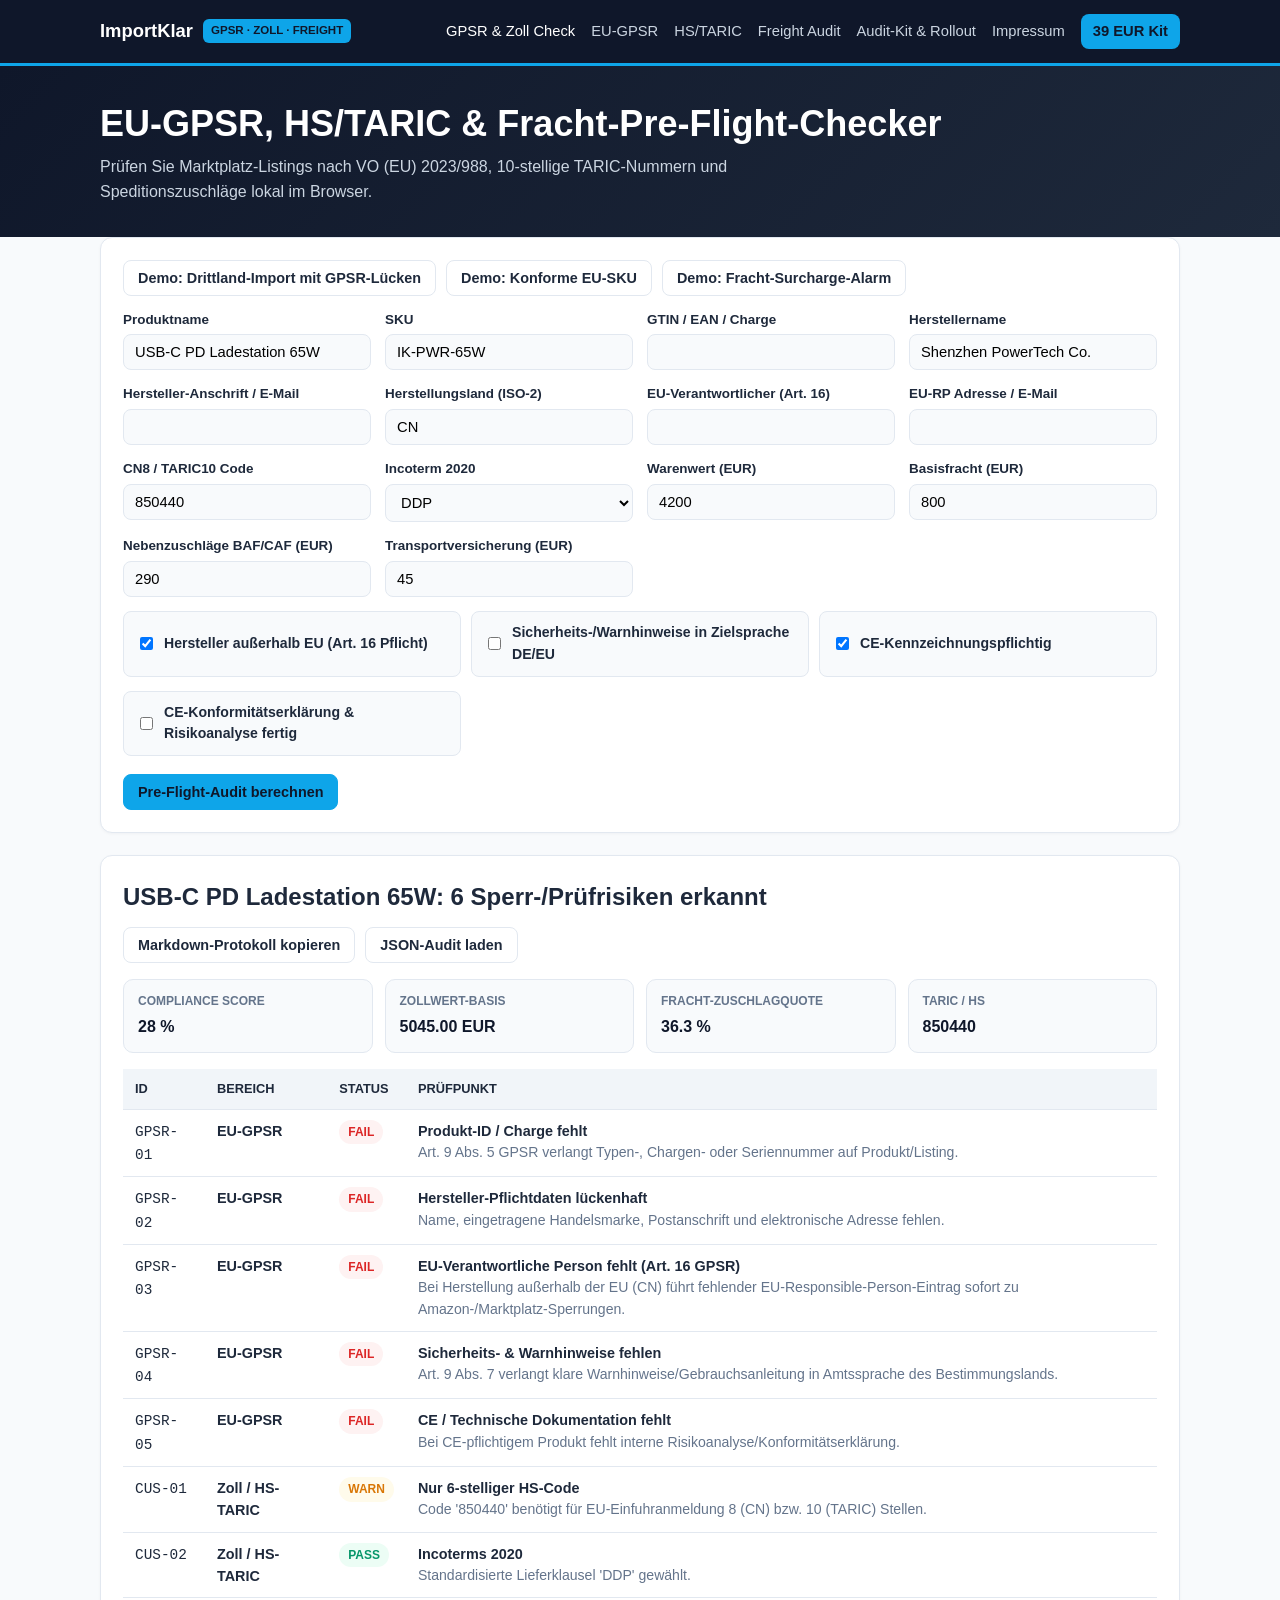
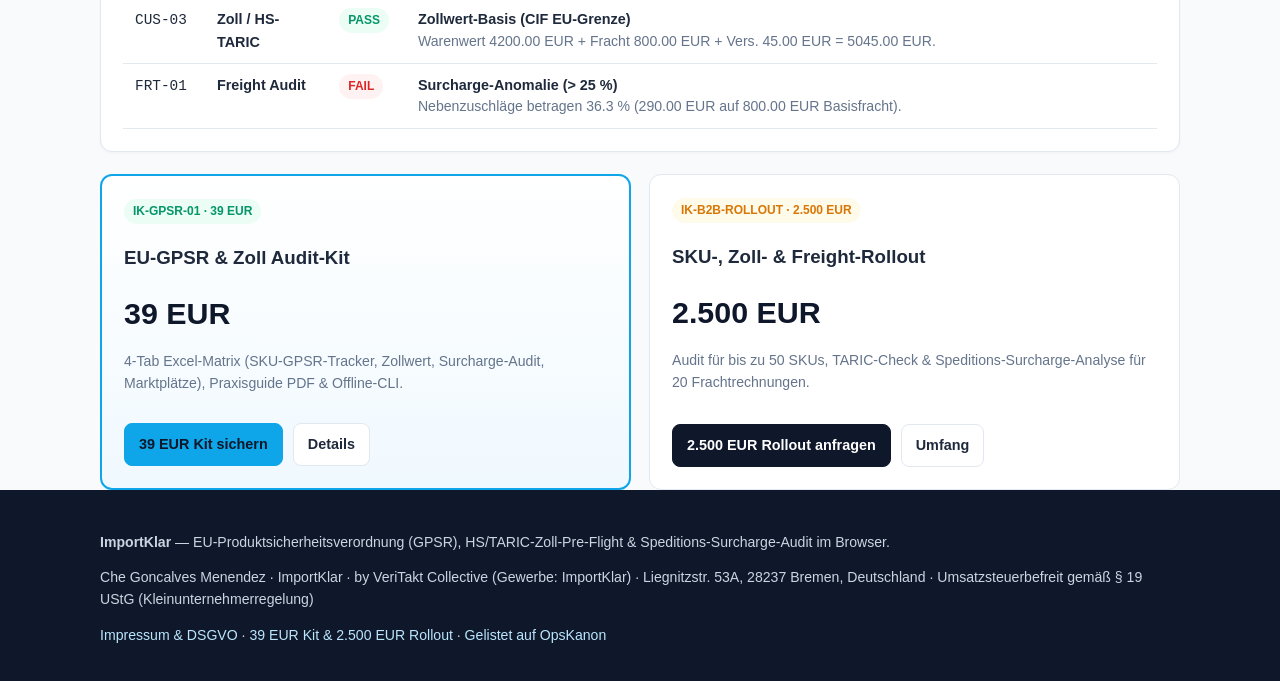
==== index.html @ 2d91955b "Deploy ImportKlar (2026-11-23 10:05:25)" ====
<!DOCTYPE html>
<html lang="de">
<head>
  <meta charset="utf-8" />
  <meta name="viewport" content="width=device-width, initial-scale=1" />
  <title>ImportKlar — EU-GPSR, HS/TARIC &amp; Frachtprüfer (100 % lokal)</title>
  <meta name="description" content="EU-Produktsicherheitsverordnung (GPSR), HS/TARIC-Zoll-Pre-Flight &amp; Speditions-Surcharge-Audit im Browser." />
  <link rel="canonical" href="https://cheresonanz-design.github.io/importklar-gpsr-customs/" />
  <link rel="stylesheet" href="assets/styles.css" />
  <script type="application/ld+json">{"@context": "https://schema.org", "@type": "SoftwareApplication", "name": "ImportKlar EU-GPSR & Customs Pre-Flight", "applicationCategory": "BusinessApplication", "offers": {"@type": "Offer", "price": "0", "priceCurrency": "EUR"}, "url": "https://cheresonanz-design.github.io/importklar-gpsr-customs/"}</script>
</head>
<body>
  <header class="topbar">
    <div class="container topbar-inner">
      <a class="brand-mark" href="index.html"><span>ImportKlar</span><span class="brand-badge">GPSR · ZOLL · FREIGHT</span></a>
      <nav class="nav-links" aria-label="Hauptnavigation"><a href="index.html" class="active">GPSR & Zoll Check</a>
<a href="gpsr-check/" class="">EU-GPSR</a>
<a href="hs-taric-audit/" class="">HS/TARIC</a>
<a href="frachtrechnung-pruefen/" class="">Freight Audit</a>
<a href="pro/" class="">Audit-Kit & Rollout</a>
<a href="legal/" class="">Impressum</a><a href="pro/" class="nav-cta">39 EUR Kit</a></nav>
    </div>
  </header>
  
  <section class="hero"><div class="container"><h1>EU-GPSR, HS/TARIC &amp; Fracht-Pre-Flight-Checker</h1><p>Prüfen Sie Marktplatz-Listings nach VO (EU) 2023/988, 10-stellige TARIC-Nummern und Speditionszuschläge lokal im Browser.</p></div></section>
  <main class="container">
    <div class="card">
      <div class="btn-row" style="margin-top:0;margin-bottom:14px;">
        <button type="button" class="btn" id="sampleGapBtn">Demo: Drittland-Import mit GPSR-Lücken</button>
        <button type="button" class="btn" id="sampleOkBtn">Demo: Konforme EU-SKU</button>
        <button type="button" class="btn" id="sampleFrtBtn">Demo: Fracht-Surcharge-Alarm</button>
      </div>
      <div class="form-grid">
        <div><label for="prodName">Produktname</label><input type="text" id="prodName" /></div>
        <div><label for="skuInput">SKU</label><input type="text" id="skuInput" /></div>
        <div><label for="gtinInput">GTIN / EAN / Charge</label><input type="text" id="gtinInput" /></div>
        <div><label for="mfgName">Herstellername</label><input type="text" id="mfgName" /></div>
        <div><label for="mfgContact">Hersteller-Anschrift / E-Mail</label><input type="text" id="mfgContact" /></div>
        <div><label for="mfgCountry">Herstellungsland (ISO-2)</label><input type="text" id="mfgCountry" /></div>
        <div><label for="euRpName">EU-Verantwortlicher (Art. 16)</label><input type="text" id="euRpName" /></div>
        <div><label for="euRpContact">EU-RP Adresse / E-Mail</label><input type="text" id="euRpContact" /></div>
        <div><label for="hsCodeInput">CN8 / TARIC10 Code</label><input type="text" id="hsCodeInput" /></div>
        <div><label for="incotermSelect">Incoterm 2020</label>
          <select id="incotermSelect"><option value="DDP">DDP</option><option value="DAP">DAP</option><option value="CIF">CIF</option><option value="FOB">FOB</option><option value="EXW">EXW</option><option value="FCA">FCA</option></select>
        </div>
        <div><label for="goodsEur">Warenwert (EUR)</label><input type="number" id="goodsEur" /></div>
        <div><label for="freightEur">Basisfracht (EUR)</label><input type="number" id="freightEur" /></div>
        <div><label for="surchargeEur">Nebenzuschläge BAF/CAF (EUR)</label><input type="number" id="surchargeEur" /></div>
        <div><label for="insEur">Transportversicherung (EUR)</label><input type="number" id="insEur" /></div>
      </div>
      <div class="checks-grid">
        <label class="check-item"><input type="checkbox" id="nonEuCheck" /> Hersteller außerhalb EU (Art. 16 Pflicht)</label>
        <label class="check-item"><input type="checkbox" id="safetyCheck" /> Sicherheits-/Warnhinweise in Zielsprache DE/EU</label>
        <label class="check-item"><input type="checkbox" id="ceReqCheck" /> CE-Kennzeichnungspflichtig</label>
        <label class="check-item"><input type="checkbox" id="ceDocsCheck" /> CE-Konformitätserklärung &amp; Risikoanalyse fertig</label>
      </div>
      <div class="btn-row"><button type="button" class="btn btn-primary" id="runCheckBtn">Pre-Flight-Audit berechnen</button></div>
    </div>

    <div id="resultCard" class="card hidden">
      <div style="display:flex;flex-wrap:wrap;justify-content:space-between;align-items:center;gap:12px;">
        <h2 id="resultHeadline" style="margin:0;">Ergebnis</h2>
        <div class="btn-row" style="margin:0;"><button type="button" class="btn" id="copyMdBtn">Markdown-Protokoll kopieren</button><button type="button" class="btn" id="dlJsonBtn">JSON-Audit laden</button></div>
      </div>
      <div class="kpi-grid">
        <div class="kpi-box"><div class="kpi-label">Compliance Score</div><div class="kpi-val" id="scoreKpi">-</div></div>
        <div class="kpi-box"><div class="kpi-label">Zollwert-Basis</div><div class="kpi-val" id="customsKpi">-</div></div>
        <div class="kpi-box"><div class="kpi-label">Fracht-Zuschlagquote</div><div class="kpi-val" id="freightKpi">-</div></div>
        <div class="kpi-box"><div class="kpi-label">TARIC / HS</div><div class="kpi-val" id="hsKpi">-</div></div>
      </div>
      <div class="table-wrap"><table><thead><tr><th>ID</th><th>Bereich</th><th>Status</th><th>Prüfpunkt</th></tr></thead><tbody id="checksBody"></tbody></table></div>
    </div>

    <div class="pricing-grid">
      <div class="offer-card highlight"><div><span class="badge badge-pass">IK-GPSR-01 · 39 EUR</span><h3>EU-GPSR &amp; Zoll Audit-Kit</h3><div class="offer-price">39 EUR</div><p class="muted">4-Tab Excel-Matrix (SKU-GPSR-Tracker, Zollwert, Surcharge-Audit, Marktplätze), Praxisguide PDF &amp; Offline-CLI.</p></div><div class="btn-row"><a href="mailto:che.resonanz@gmail.com?subject=Bestellung%20ImportKlar%20GPSR%20%26%20Zoll%20Audit-Kit%20%2839%20EUR%29" class="btn btn-primary">39 EUR Kit sichern</a><a href="pro/" class="btn">Details</a></div></div>
      <div class="offer-card"><div><span class="badge badge-warn">IK-B2B-ROLLOUT · 2.500 EUR</span><h3>SKU-, Zoll- &amp; Freight-Rollout</h3><div class="offer-price">2.500 EUR</div><p class="muted">Audit für bis zu 50 SKUs, TARIC-Check &amp; Speditions-Surcharge-Analyse für 20 Frachtrechnungen.</p></div><div class="btn-row"><a href="mailto:che.resonanz@gmail.com?subject=Anfrage%20ImportKlar%20SKU%20%26%20Freight%20Rollout%20%282.500%20EUR%29" class="btn btn-dark">2.500 EUR Rollout anfragen</a><a href="pro/" class="btn">Umfang</a></div></div>
    </div>
  </main>
  <footer class="footer">
    <div class="container">
      <p><strong>ImportKlar</strong> — EU-Produktsicherheitsverordnung (GPSR), HS/TARIC-Zoll-Pre-Flight &amp; Speditions-Surcharge-Audit im Browser.</p>
      <p>Che Goncalves Menendez · ImportKlar · by VeriTakt Collective (Gewerbe: ImportKlar) · Liegnitzstr. 53A, 28237 Bremen, Deutschland · Umsatzsteuerbefreit gemäß § 19 UStG (Kleinunternehmerregelung)</p>
      <p><a href="legal/">Impressum &amp; DSGVO</a> · <a href="pro/">39 EUR Kit &amp; 2.500 EUR Rollout</a> · <a href="https://cheresonanz-design.github.io/opskanon-directory/" target="_blank" rel="noopener">Gelistet auf OpsKanon</a></p>
    </div>
  </footer>
  <script src="assets/importklar_engine.js"></script><script src="assets/app.js"></script>
</body>
</html>
---- assets/styles.css ----
:root {
  --bg: #f8fafc; --surface: #ffffff; --slate-900: #0f172a; --slate-800: #1e293b; --slate-500: #64748b;
  --border: #e2e8f0; --accent: #0ea5e9; --accent-dark: #0369a1; --emerald: #059669; --emerald-soft: #ecfdf5;
  --amber: #d97706; --amber-soft: #fffbeb; --red: #dc2626; --red-soft: #fef2f2; --radius: 12px;
}
* { box-sizing: border-box; }
body { margin: 0; font-family: -apple-system, BlinkMacSystemFont, "Segoe UI", Roboto, Inter, Arial, sans-serif; background: var(--bg); color: var(--slate-800); line-height: 1.55; }
a { color: var(--accent-dark); text-decoration: none; }
a:hover { text-decoration: underline; }
.container { max-width: 1120px; margin: 0 auto; padding: 0 20px; }
.topbar { background: var(--slate-900); color: #fff; border-bottom: 3px solid var(--accent); padding: 14px 0; }
.topbar-inner { display: flex; flex-wrap: wrap; justify-content: space-between; align-items: center; gap: 12px; }
.brand-mark { color: #fff; font-weight: 800; font-size: 1.15rem; display: flex; align-items: center; gap: 10px; }
.brand-badge { background: var(--accent); color: var(--slate-900); font-size: 0.72rem; padding: 3px 8px; border-radius: 6px; font-weight: 800; }
.nav-links { display: flex; flex-wrap: wrap; gap: 16px; align-items: center; font-size: 0.92rem; }
.nav-links a { color: #cbd5e1; font-weight: 500; }
.nav-links a:hover, .nav-links a.active { color: #fff; text-decoration: none; }
.nav-cta { background: var(--accent); color: var(--slate-900) !important; padding: 6px 12px; border-radius: 8px; font-weight: 700 !important; }
.hero { background: linear-gradient(135deg, #0f172a 0%, #1e293b 100%); color: #fff; padding: 36px 0 32px; }
.hero h1 { margin: 0 0 10px; font-size: clamp(1.6rem, 3vw, 2.25rem); line-height: 1.2; }
.hero p { margin: 0; color: #cbd5e1; max-width: 740px; }
main { padding: 28px 0 48px; }
.card { background: var(--surface); border: 1px solid var(--border); border-radius: var(--radius); padding: 22px; margin-bottom: 22px; box-shadow: 0 1px 3px rgba(15,23,42,0.04); }
.form-grid { display: grid; grid-template-columns: repeat(auto-fit, minmax(210px, 1fr)); gap: 14px; }
label { display: block; font-size: 0.84rem; font-weight: 700; margin-bottom: 4px; }
input[type="text"], input[type="number"], select { width: 100%; padding: 9px 11px; border: 1px solid var(--border); border-radius: 8px; font-size: 0.92rem; background: #f8fafc; }
.checks-grid { display: grid; grid-template-columns: repeat(auto-fit, minmax(260px, 1fr)); gap: 10px; margin-top: 14px; }
.check-item { display: flex; align-items: center; gap: 8px; padding: 10px 12px; border: 1px solid var(--border); border-radius: 8px; background: #f8fafc; font-size: 0.88rem; font-weight: 600; cursor: pointer; }
.btn-row { display: flex; flex-wrap: wrap; gap: 10px; margin-top: 14px; }
.btn { display: inline-flex; align-items: center; justify-content: center; border: 1px solid var(--border); background: #fff; color: var(--slate-800); padding: 9px 14px; border-radius: 8px; font-size: 0.9rem; font-weight: 600; cursor: pointer; }
.btn:hover { background: #f1f5f9; text-decoration: none; }
.btn-primary { background: var(--accent); border-color: var(--accent); color: var(--slate-900); font-weight: 700; }
.btn-dark { background: var(--slate-900); border-color: var(--slate-900); color: #fff; }
.kpi-grid { display: grid; grid-template-columns: repeat(auto-fit, minmax(190px, 1fr)); gap: 12px; margin: 16px 0; }
.kpi-box { border: 1px solid var(--border); border-radius: 10px; padding: 12px 14px; background: #f8fafc; }
.kpi-label { font-size: 0.75rem; text-transform: uppercase; color: var(--slate-500); font-weight: 700; }
.kpi-val { font-size: 1rem; font-weight: 700; margin-top: 4px; color: var(--slate-900); }
.table-wrap { overflow-x: auto; }
table { width: 100%; border-collapse: collapse; font-size: 0.9rem; }
th, td { text-align: left; padding: 10px 12px; border-bottom: 1px solid var(--border); vertical-align: top; }
th { background: #f1f5f9; font-size: 0.8rem; text-transform: uppercase; }
.badge { display: inline-block; padding: 3px 9px; border-radius: 999px; font-size: 0.75rem; font-weight: 800; }
.badge-pass { background: var(--emerald-soft); color: var(--emerald); }
.badge-warn { background: var(--amber-soft); color: var(--amber); }
.badge-fail { background: var(--red-soft); color: var(--red); }
.pricing-grid { display: grid; grid-template-columns: repeat(auto-fit, minmax(290px, 1fr)); gap: 18px; }
.offer-card { border: 1px solid var(--border); border-radius: var(--radius); padding: 22px; background: #fff; display: flex; flex-direction: column; justify-content: space-between; }
.offer-card.highlight { border: 2px solid var(--accent); background: linear-gradient(180deg, #fff 0%, #f0f9ff 100%); }
.offer-price { font-size: 1.9rem; font-weight: 800; color: var(--slate-900); margin: 6px 0 12px; }
.footer { background: var(--slate-900); color: #cbd5e1; padding: 28px 0; font-size: 0.88rem; }
.footer a { color: #bae6fd; }
.muted { color: var(--slate-500); font-size: 0.88rem; }
.hidden { display: none !important; }
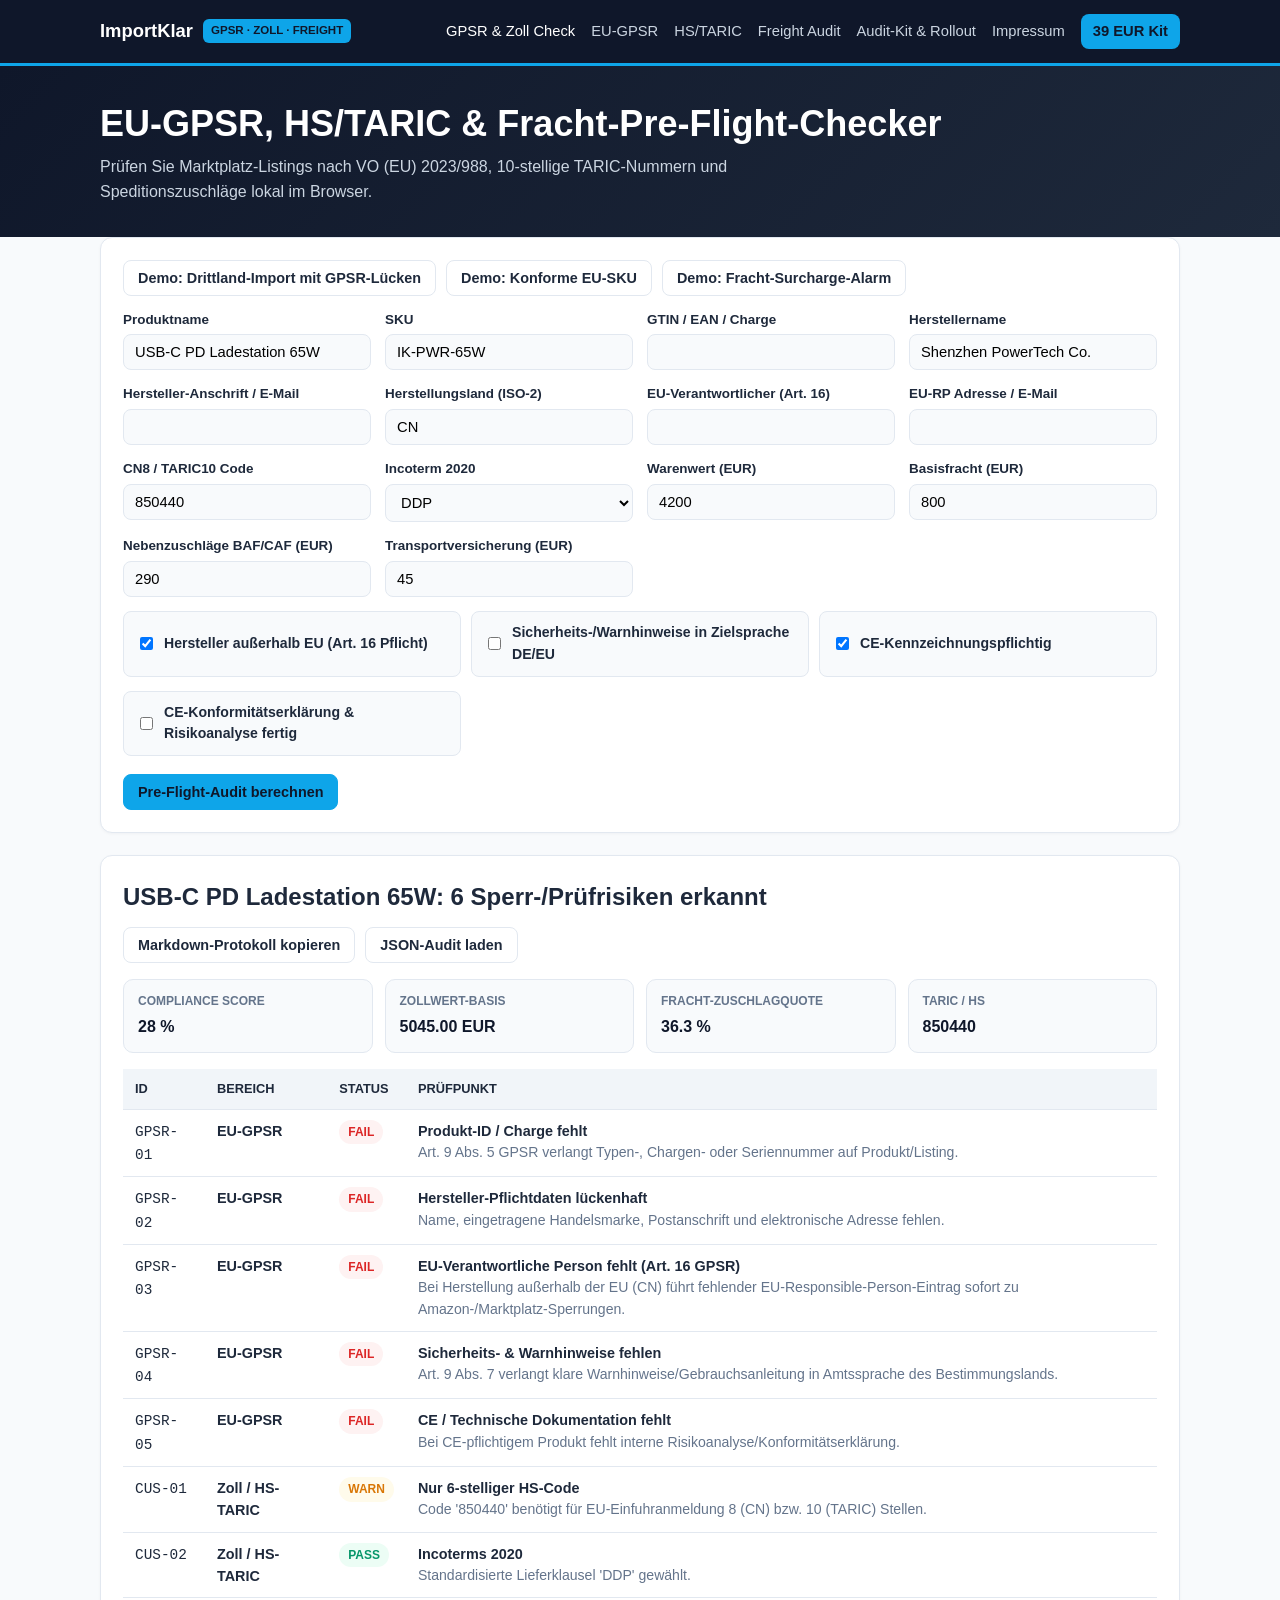
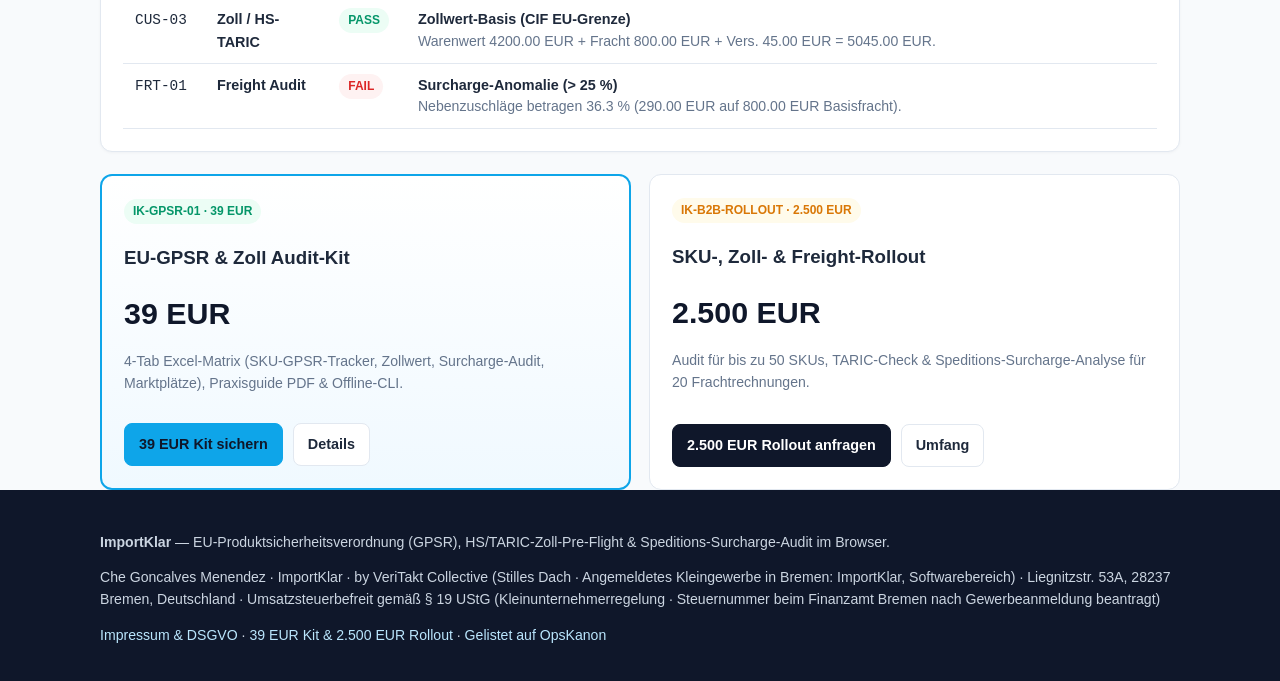
==== commit 3b2f9a4c: "Deploy ImportKlar (2026-11-24 02:25:54)" ====
--- a/index.html
+++ b/index.html
@@ -72,14 +72,14 @@
     </div>
 
     <div class="pricing-grid">
-      <div class="offer-card highlight"><div><span class="badge badge-pass">IK-GPSR-01 · 39 EUR</span><h3>EU-GPSR &amp; Zoll Audit-Kit</h3><div class="offer-price">39 EUR</div><p class="muted">4-Tab Excel-Matrix (SKU-GPSR-Tracker, Zollwert, Surcharge-Audit, Marktplätze), Praxisguide PDF &amp; Offline-CLI.</p></div><div class="btn-row"><a href="mailto:che.resonanz@gmail.com?subject=Bestellung%20ImportKlar%20GPSR%20%26%20Zoll%20Audit-Kit%20%2839%20EUR%29" class="btn btn-primary">39 EUR Kit sichern</a><a href="pro/" class="btn">Details</a></div></div>
-      <div class="offer-card"><div><span class="badge badge-warn">IK-B2B-ROLLOUT · 2.500 EUR</span><h3>SKU-, Zoll- &amp; Freight-Rollout</h3><div class="offer-price">2.500 EUR</div><p class="muted">Audit für bis zu 50 SKUs, TARIC-Check &amp; Speditions-Surcharge-Analyse für 20 Frachtrechnungen.</p></div><div class="btn-row"><a href="mailto:che.resonanz@gmail.com?subject=Anfrage%20ImportKlar%20SKU%20%26%20Freight%20Rollout%20%282.500%20EUR%29" class="btn btn-dark">2.500 EUR Rollout anfragen</a><a href="pro/" class="btn">Umfang</a></div></div>
+      <div class="offer-card highlight"><div><span class="badge badge-pass">IK-GPSR-01 · 39 EUR</span><h3>EU-GPSR &amp; Zoll Audit-Kit</h3><div class="offer-price">39 EUR</div><p class="muted">4-Tab Excel-Matrix (SKU-GPSR-Tracker, Zollwert, Surcharge-Audit, Marktplätze), Praxisguide PDF &amp; Offline-CLI.</p></div><div class="btn-row"><a href="https://payhip.com/b/vprOg" class="btn btn-primary">39 EUR Kit sichern</a><a href="pro/" class="btn">Details</a></div></div>
+      <div class="offer-card"><div><span class="badge badge-warn">IK-B2B-ROLLOUT · 2.500 EUR</span><h3>SKU-, Zoll- &amp; Freight-Rollout</h3><div class="offer-price">2.500 EUR</div><p class="muted">Audit für bis zu 50 SKUs, TARIC-Check &amp; Speditions-Surcharge-Analyse für 20 Frachtrechnungen.</p></div><div class="btn-row"><a href="https://buy.stripe.com/7sY28kcEFcImbXOajn2400a" class="btn btn-dark">2.500 EUR Rollout anfragen</a><a href="pro/" class="btn">Umfang</a></div></div>
     </div>
   </main>
   <footer class="footer">
     <div class="container">
       <p><strong>ImportKlar</strong> — EU-Produktsicherheitsverordnung (GPSR), HS/TARIC-Zoll-Pre-Flight &amp; Speditions-Surcharge-Audit im Browser.</p>
-      <p>Che Goncalves Menendez · ImportKlar · by VeriTakt Collective (Gewerbe: ImportKlar) · Liegnitzstr. 53A, 28237 Bremen, Deutschland · Umsatzsteuerbefreit gemäß § 19 UStG (Kleinunternehmerregelung)</p>
+      <p>Che Goncalves Menendez · ImportKlar · by VeriTakt Collective (Stilles Dach · Angemeldetes Kleingewerbe in Bremen: ImportKlar, Softwarebereich) · Liegnitzstr. 53A, 28237 Bremen, Deutschland · Umsatzsteuerbefreit gemäß § 19 UStG (Kleinunternehmerregelung · Steuernummer beim Finanzamt Bremen nach Gewerbeanmeldung beantragt)</p>
       <p><a href="legal/">Impressum &amp; DSGVO</a> · <a href="pro/">39 EUR Kit &amp; 2.500 EUR Rollout</a> · <a href="https://cheresonanz-design.github.io/opskanon-directory/" target="_blank" rel="noopener">Gelistet auf OpsKanon</a></p>
     </div>
   </footer>
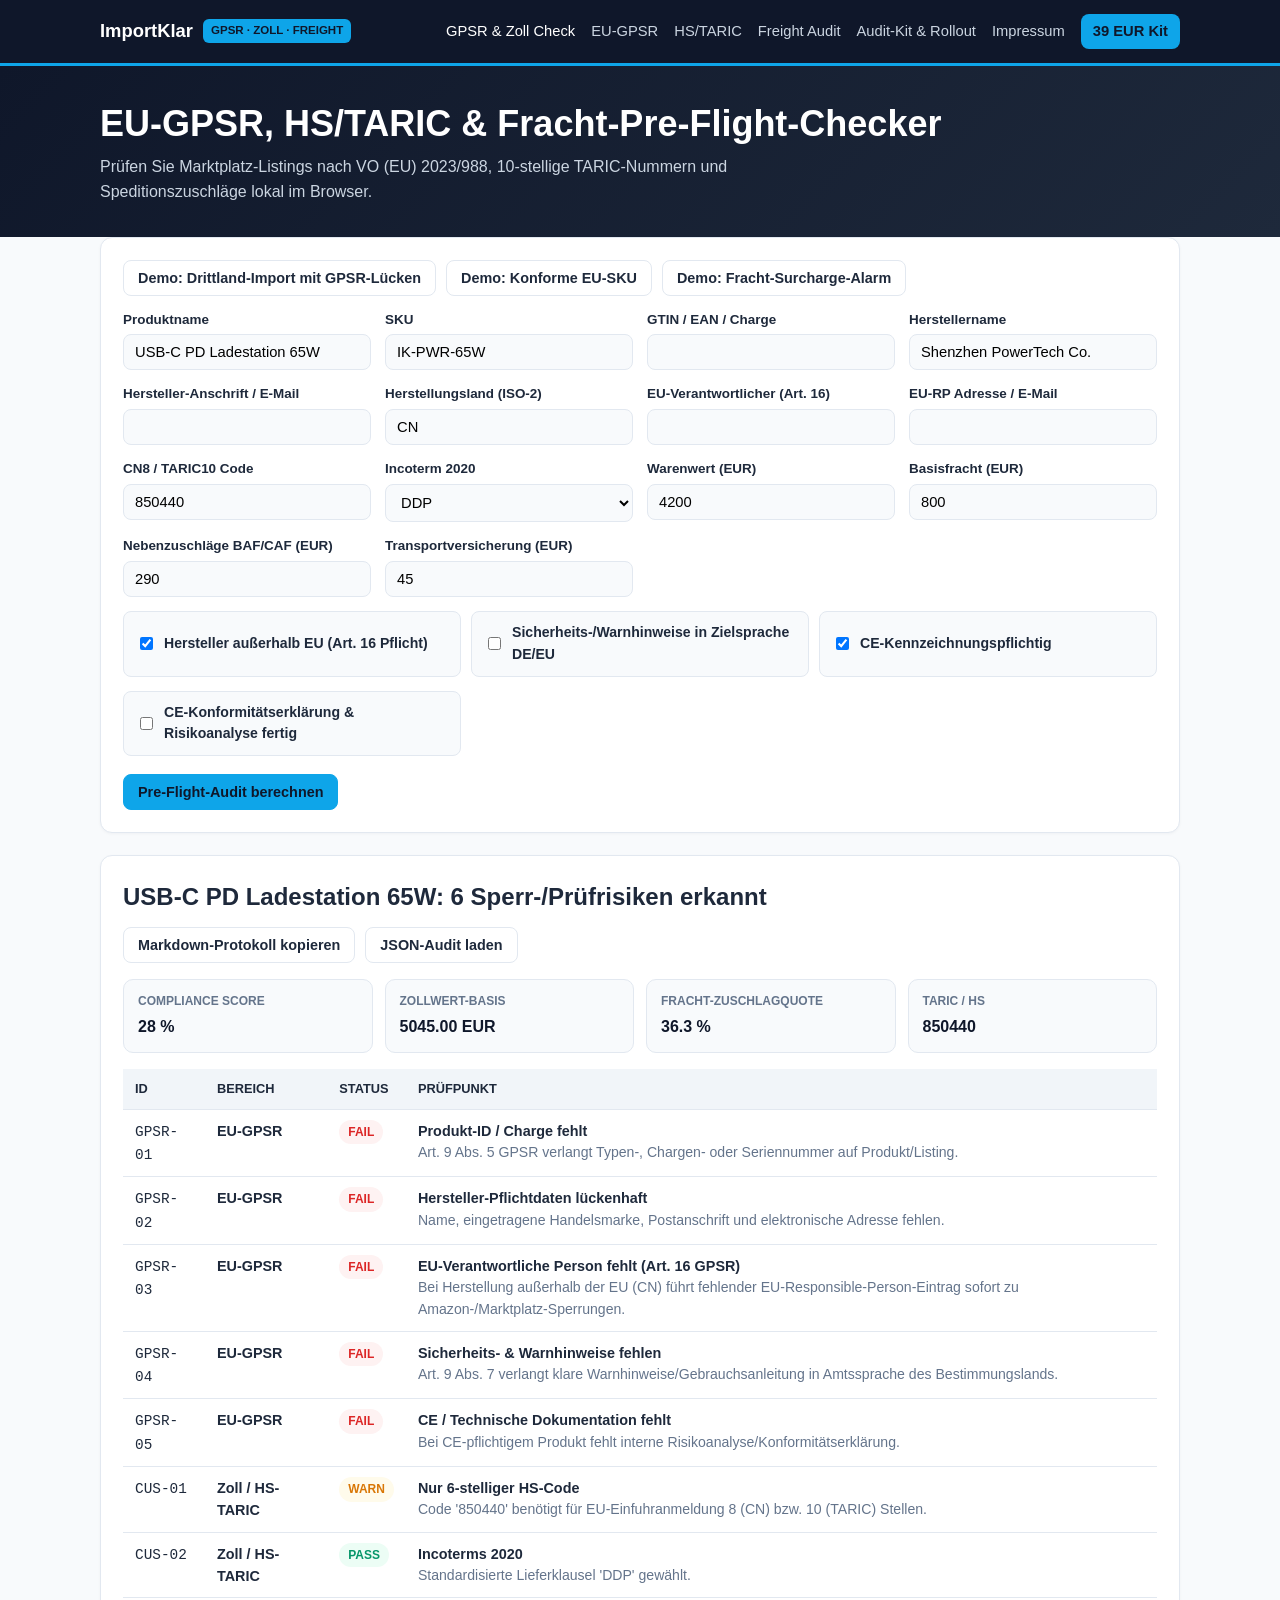
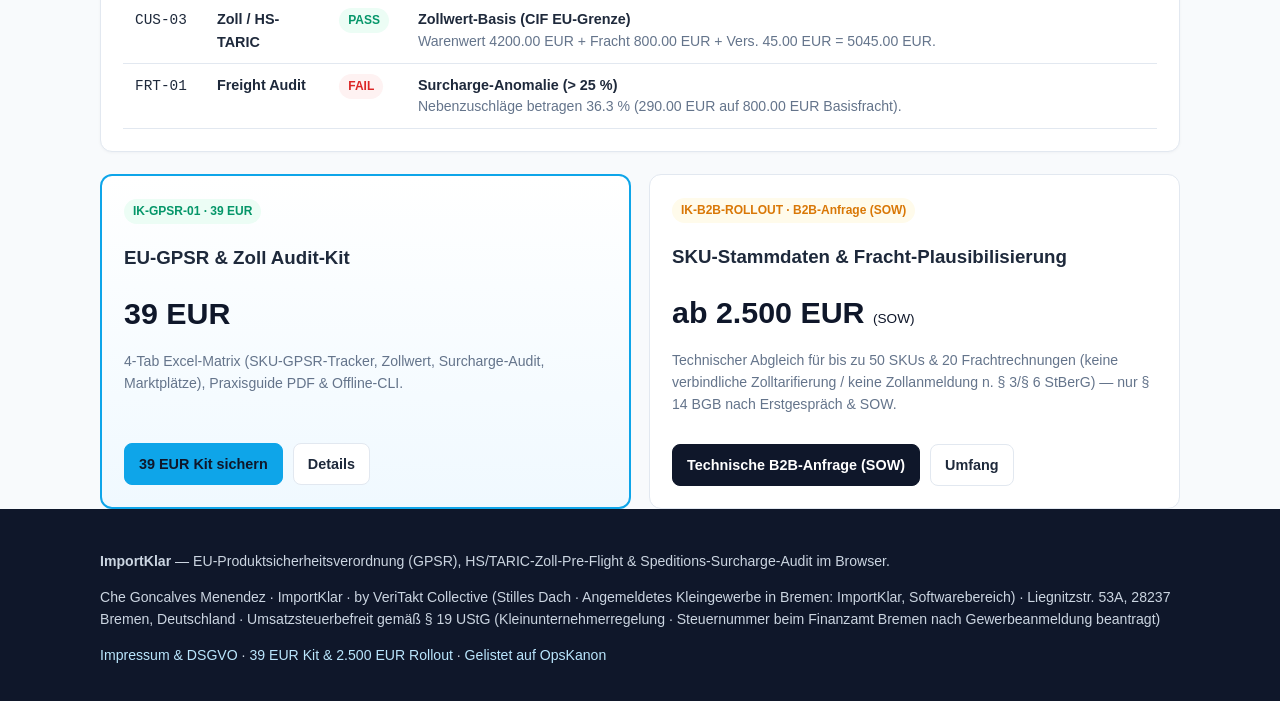
==== commit 2b47571f: "Deploy ImportKlar (2026-11-24 07:01:11)" ====
--- a/index.html
+++ b/index.html
@@ -73,7 +73,7 @@
 
     <div class="pricing-grid">
       <div class="offer-card highlight"><div><span class="badge badge-pass">IK-GPSR-01 · 39 EUR</span><h3>EU-GPSR &amp; Zoll Audit-Kit</h3><div class="offer-price">39 EUR</div><p class="muted">4-Tab Excel-Matrix (SKU-GPSR-Tracker, Zollwert, Surcharge-Audit, Marktplätze), Praxisguide PDF &amp; Offline-CLI.</p></div><div class="btn-row"><a href="https://payhip.com/b/vprOg" class="btn btn-primary">39 EUR Kit sichern</a><a href="pro/" class="btn">Details</a></div></div>
-      <div class="offer-card"><div><span class="badge badge-warn">IK-B2B-ROLLOUT · 2.500 EUR</span><h3>SKU-, Zoll- &amp; Freight-Rollout</h3><div class="offer-price">2.500 EUR</div><p class="muted">Audit für bis zu 50 SKUs, TARIC-Check &amp; Speditions-Surcharge-Analyse für 20 Frachtrechnungen.</p></div><div class="btn-row"><a href="https://buy.stripe.com/7sY28kcEFcImbXOajn2400a" class="btn btn-dark">2.500 EUR Rollout anfragen</a><a href="pro/" class="btn">Umfang</a></div></div>
+      <div class="offer-card"><div><span class="badge badge-warn">IK-B2B-ROLLOUT · B2B-Anfrage (SOW)</span><h3>SKU-Stammdaten &amp; Fracht-Plausibilisierung</h3><div class="offer-price">ab 2.500 EUR <span style="font-size:0.85rem;font-weight:500;">(SOW)</span></div><p class="muted">Technischer Abgleich für bis zu 50 SKUs &amp; 20 Frachtrechnungen (keine verbindliche Zolltarifierung / keine Zollanmeldung n. § 3/§ 6 StBerG) — nur § 14 BGB nach Erstgespräch &amp; SOW.</p></div><div class="btn-row"><a href="mailto:che.resonanz@gmail.com?subject=Anfrage%20ImportKlar%20SKU%20%26%20Freight%20Rollout%20%282.500%20EUR%29" class="btn btn-dark">Technische B2B-Anfrage (SOW)</a><a href="pro/" class="btn">Umfang</a></div></div>
     </div>
   </main>
   <footer class="footer">
